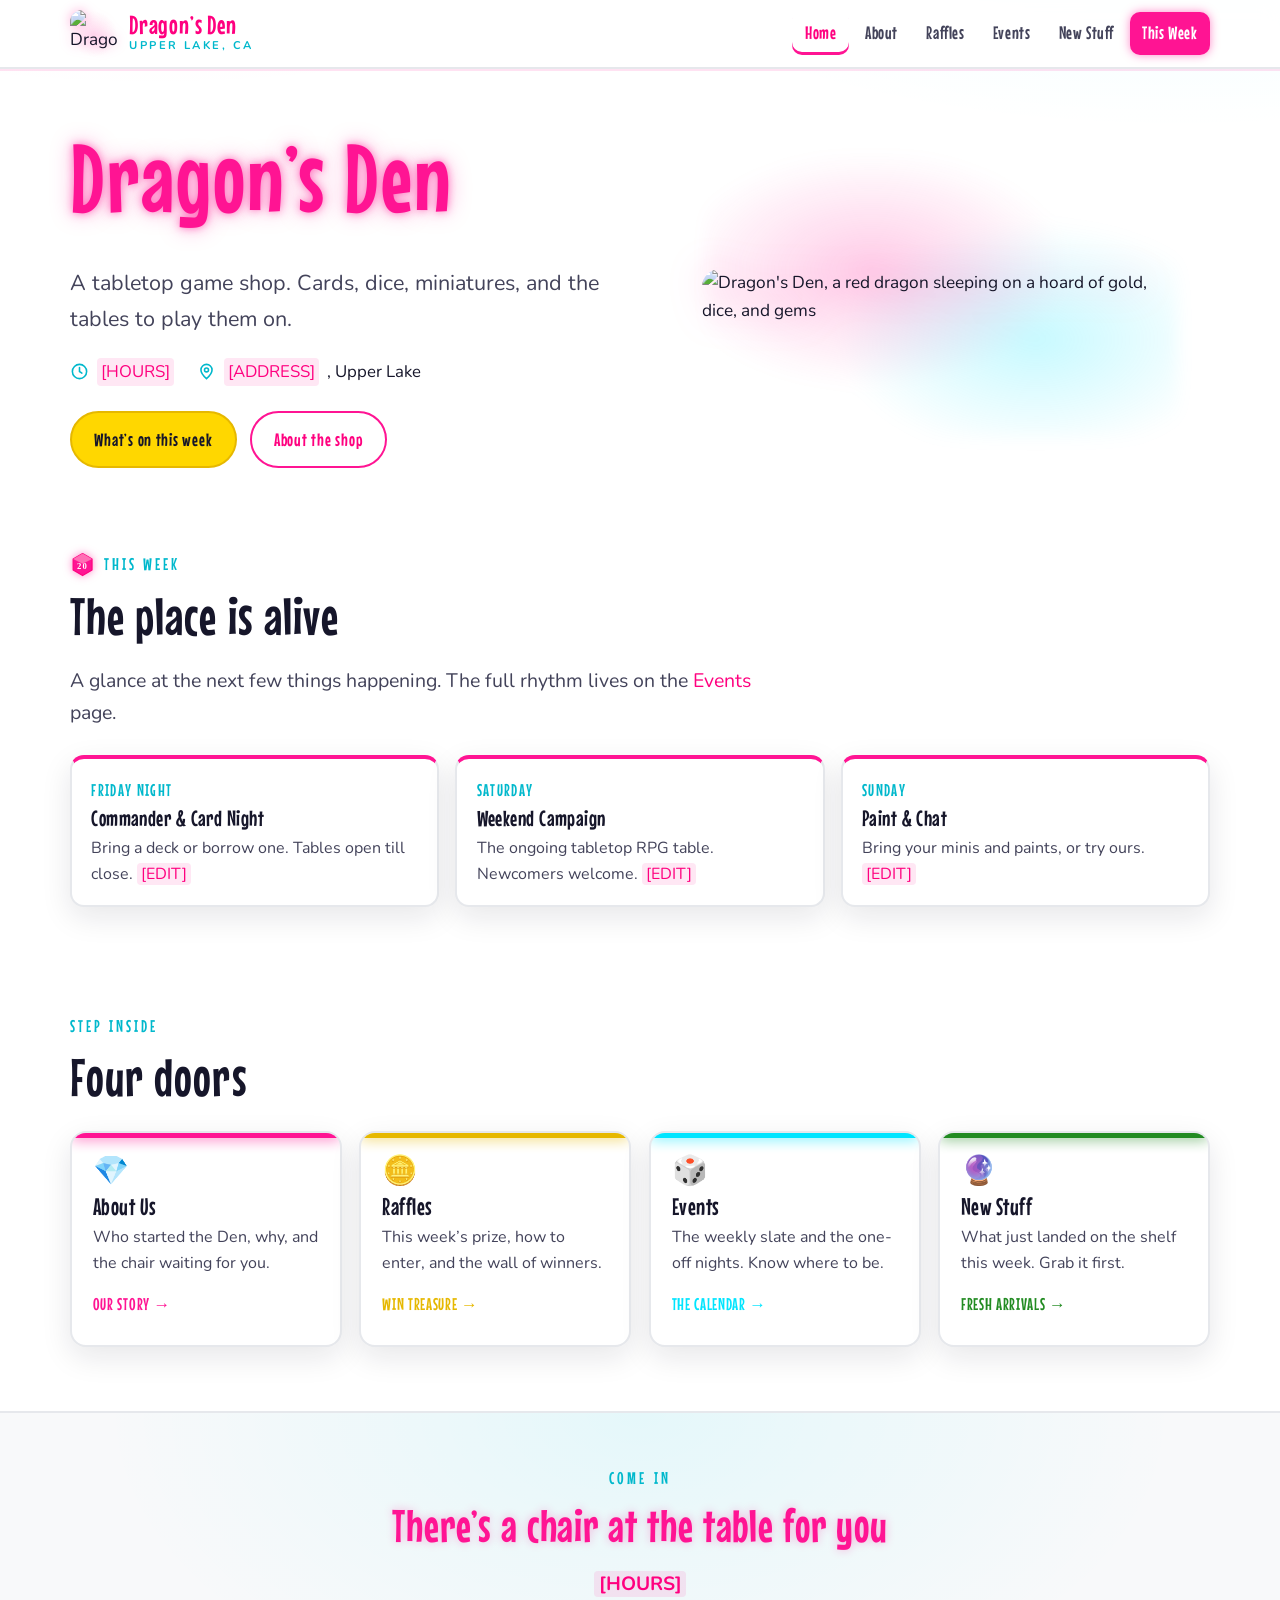
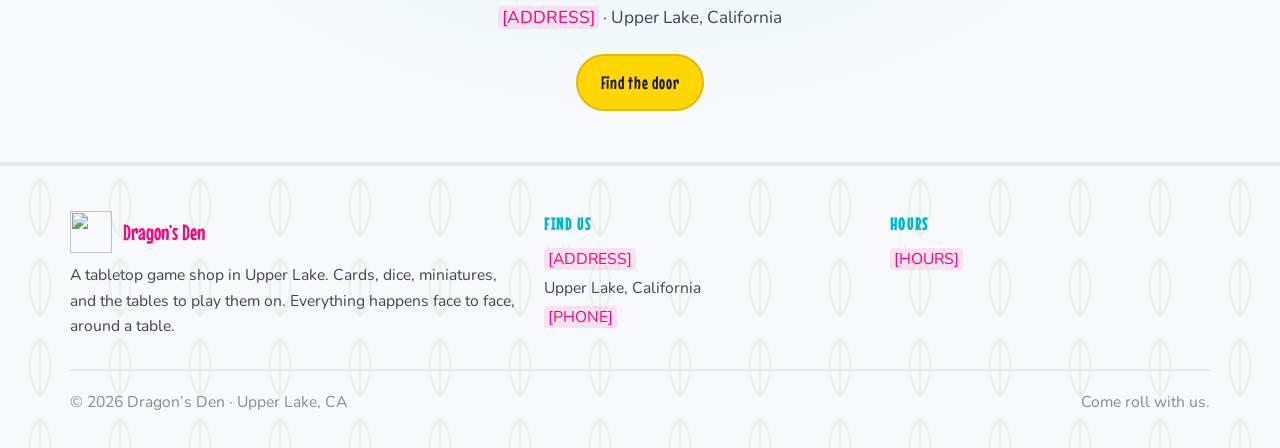
==== index.html @ 06f6ac54 "Re-theme site to Vibrant Otaku Pop-Art Co-Authored-By: Claude Opus 4.8 <noreply@anthropic.com>" ====
<!DOCTYPE html>
<html lang="en">
<head>
  <meta charset="UTF-8" />
  <meta name="viewport" content="width=device-width, initial-scale=1.0" />
  <title>Dragon's Den | Tabletop Game Shop in Upper Lake, California</title>
  <meta name="description" content="Dragon's Den is a tabletop game shop in Upper Lake, California. Cards, dice, miniatures, and the tables to play them on. Everything happens face to face, around a table." />
  <link rel="icon" href="favicon.svg" type="image/svg+xml" />
  <link rel="preconnect" href="https://fonts.googleapis.com" />
  <link rel="preconnect" href="https://fonts.gstatic.com" crossorigin />
  <link href="https://fonts.googleapis.com/css2?family=Mouse+Memoirs&family=Nunito:ital,wght@0,400;0,600;0,700;0,800;1,400&display=swap" rel="stylesheet" />
  <link rel="stylesheet" href="css/style.css" />
</head>
<body class="page-home">
  <header class="site-header">
    <div class="container nav">
      <a class="brand" href="index.html" aria-label="Dragon's Den home">
        <img class="brand__logo" src="images/logo.png" alt="Dragon's Den logo" data-logo />
        <span>
          <span class="brand__name">Dragon&rsquo;s Den</span>
          <span class="brand__sub">Upper Lake, CA</span>
        </span>
      </a>
      <button class="nav__toggle" aria-label="Toggle menu" aria-expanded="false" aria-controls="nav-links">
        <svg viewBox="0 0 24 24" fill="none" stroke="currentColor" stroke-width="2" stroke-linecap="round"><path d="M4 7h16M4 12h16M4 17h16"/></svg>
      </button>
      <ul class="nav__links" id="nav-links">
        <li><a href="index.html" class="is-active">Home</a></li>
        <li><a href="about.html">About</a></li>
        <li><a href="raffles.html">Raffles</a></li>
        <li><a href="events.html">Events</a></li>
        <li><a href="new.html">New Stuff</a></li>
        <li class="nav__cta"><a href="events.html">This Week</a></li>
      </ul>
    </div>
  </header>

  <main>
    <!-- ===== Hero ===== -->
    <section class="hero">
      <div class="container hero__inner">
        <div>
          <h1>Dragon&rsquo;s Den</h1>
          <p class="hero__tagline">A tabletop game shop. Cards, dice, miniatures, and the tables to play them on.</p>
          <ul class="hero__facts">
            <li>
              <svg viewBox="0 0 24 24" fill="none" stroke="currentColor" stroke-width="2"><circle cx="12" cy="12" r="9"/><path d="M12 7v5l3 2" stroke-linecap="round"/></svg>
              <span class="tk">[HOURS]</span>
            </li>
            <li>
              <svg viewBox="0 0 24 24" fill="none" stroke="currentColor" stroke-width="2"><path d="M12 21s7-6.3 7-11a7 7 0 1 0-14 0c0 4.7 7 11 7 11Z"/><circle cx="12" cy="10" r="2.5"/></svg>
              <span class="tk">[ADDRESS]</span>, Upper Lake
            </li>
          </ul>
          <div class="hero__cta">
            <a class="btn" href="events.html">What&rsquo;s on this week</a>
            <a class="btn btn--ghost" href="about.html">About the shop</a>
          </div>
        </div>
        <div class="hero__art">
          <img class="hero__logo" src="images/logo.png" alt="Dragon's Den, a red dragon sleeping on a hoard of gold, dice, and gems" data-logo />
        </div>
      </div>
    </section>

    <!-- ===== This Week glance ===== -->
    <section class="section section--tight">
      <div class="container">
        <p class="eyebrow">
          <svg class="d20" viewBox="0 0 64 64" aria-hidden="true"><polygon points="32,4 56,18 56,46 32,60 8,46 8,18" fill="#FF1493" stroke="#FF007F" stroke-width="3" stroke-linejoin="round"/><polygon points="32,4 56,18 32,30 8,18" fill="#ff6fb5"/><text x="32" y="42" text-anchor="middle" font-family="Georgia,serif" font-weight="700" font-size="22" fill="#ffffff">20</text></svg>
          This Week
        </p>
        <h2 class="section-title">The place is alive</h2>
        <p class="lede">A glance at the next few things happening. The full rhythm lives on the <a href="events.html">Events</a> page.</p>
        <div class="glance" style="margin-top:1.6rem">
          <div class="glance__item">
            <span class="glance__day">Friday Night</span>
            <h3>Commander &amp; Card Night</h3>
            <p>Bring a deck or borrow one. Tables open till close. <span class="tk">[EDIT]</span></p>
          </div>
          <div class="glance__item">
            <span class="glance__day">Saturday</span>
            <h3>Weekend Campaign</h3>
            <p>The ongoing tabletop RPG table. Newcomers welcome. <span class="tk">[EDIT]</span></p>
          </div>
          <div class="glance__item">
            <span class="glance__day">Sunday</span>
            <h3>Paint &amp; Chat</h3>
            <p>Bring your minis and paints, or try ours. <span class="tk">[EDIT]</span></p>
          </div>
        </div>
      </div>
    </section>

    <!-- ===== The four doors ===== -->
    <section class="section">
      <div class="container">
        <p class="eyebrow">Step Inside</p>
        <h2 class="section-title">Four doors</h2>
        <div class="doors" style="margin-top:1.6rem">
          <a class="door door--ruby" href="about.html">
            <span class="door__gem">&#128142;</span>
            <h3>About Us</h3>
            <p>Who started the Den, why, and the chair waiting for you.</p>
            <span class="door__go">Our story &rarr;</span>
          </a>
          <a class="door door--gold" href="raffles.html">
            <span class="door__gem">&#129689;</span>
            <h3>Raffles</h3>
            <p>This week&rsquo;s prize, how to enter, and the wall of winners.</p>
            <span class="door__go">Win treasure &rarr;</span>
          </a>
          <a class="door door--emerald" href="events.html">
            <span class="door__gem">&#127922;</span>
            <h3>Events</h3>
            <p>The weekly slate and the one-off nights. Know where to be.</p>
            <span class="door__go">The calendar &rarr;</span>
          </a>
          <a class="door door--sapphire" href="new.html">
            <span class="door__gem">&#128302;</span>
            <h3>New Stuff</h3>
            <p>What just landed on the shelf this week. Grab it first.</p>
            <span class="door__go">Fresh arrivals &rarr;</span>
          </a>
        </div>
      </div>
    </section>

    <!-- ===== To the door ===== -->
    <section class="door-band">
      <div class="container">
        <p class="eyebrow">Come In</p>
        <h2>There&rsquo;s a chair at the table for you</h2>
        <p class="hours-line"><span class="tk">[HOURS]</span></p>
        <p class="addr-line"><span class="tk">[ADDRESS]</span> &middot; Upper Lake, California</p>
        <a class="btn" href="about.html">Find the door</a>
      </div>
    </section>
  </main>

  <footer class="site-footer">
    <div class="container">
      <div class="footer-grid">
        <div>
          <div class="footer-brand">
            <img src="images/logo.png" alt="" data-logo data-fallback-class="brand__logo" />
            <strong style="font-family:'Cinzel',serif;color:var(--ink)">Dragon&rsquo;s Den</strong>
          </div>
          <p>A tabletop game shop in Upper Lake. Cards, dice, miniatures, and the tables to play them on. Everything happens face to face, around a table.</p>
        </div>
        <div>
          <h4>Find Us</h4>
          <p><span class="tk">[ADDRESS]</span></p>
          <p>Upper Lake, California</p>
          <p><a href="tel:"><span class="tk">[PHONE]</span></a></p>
        </div>
        <div>
          <h4>Hours</h4>
          <p><span class="tk">[HOURS]</span></p>
        </div>
      </div>
      <div class="footer-bottom">
        <span>&copy; <span data-year>2026</span> Dragon&rsquo;s Den &middot; Upper Lake, CA</span>
        <span>Come roll with us.</span>
      </div>
    </div>
  </footer>

  <script src="js/main.js"></script>
</body>
</html>
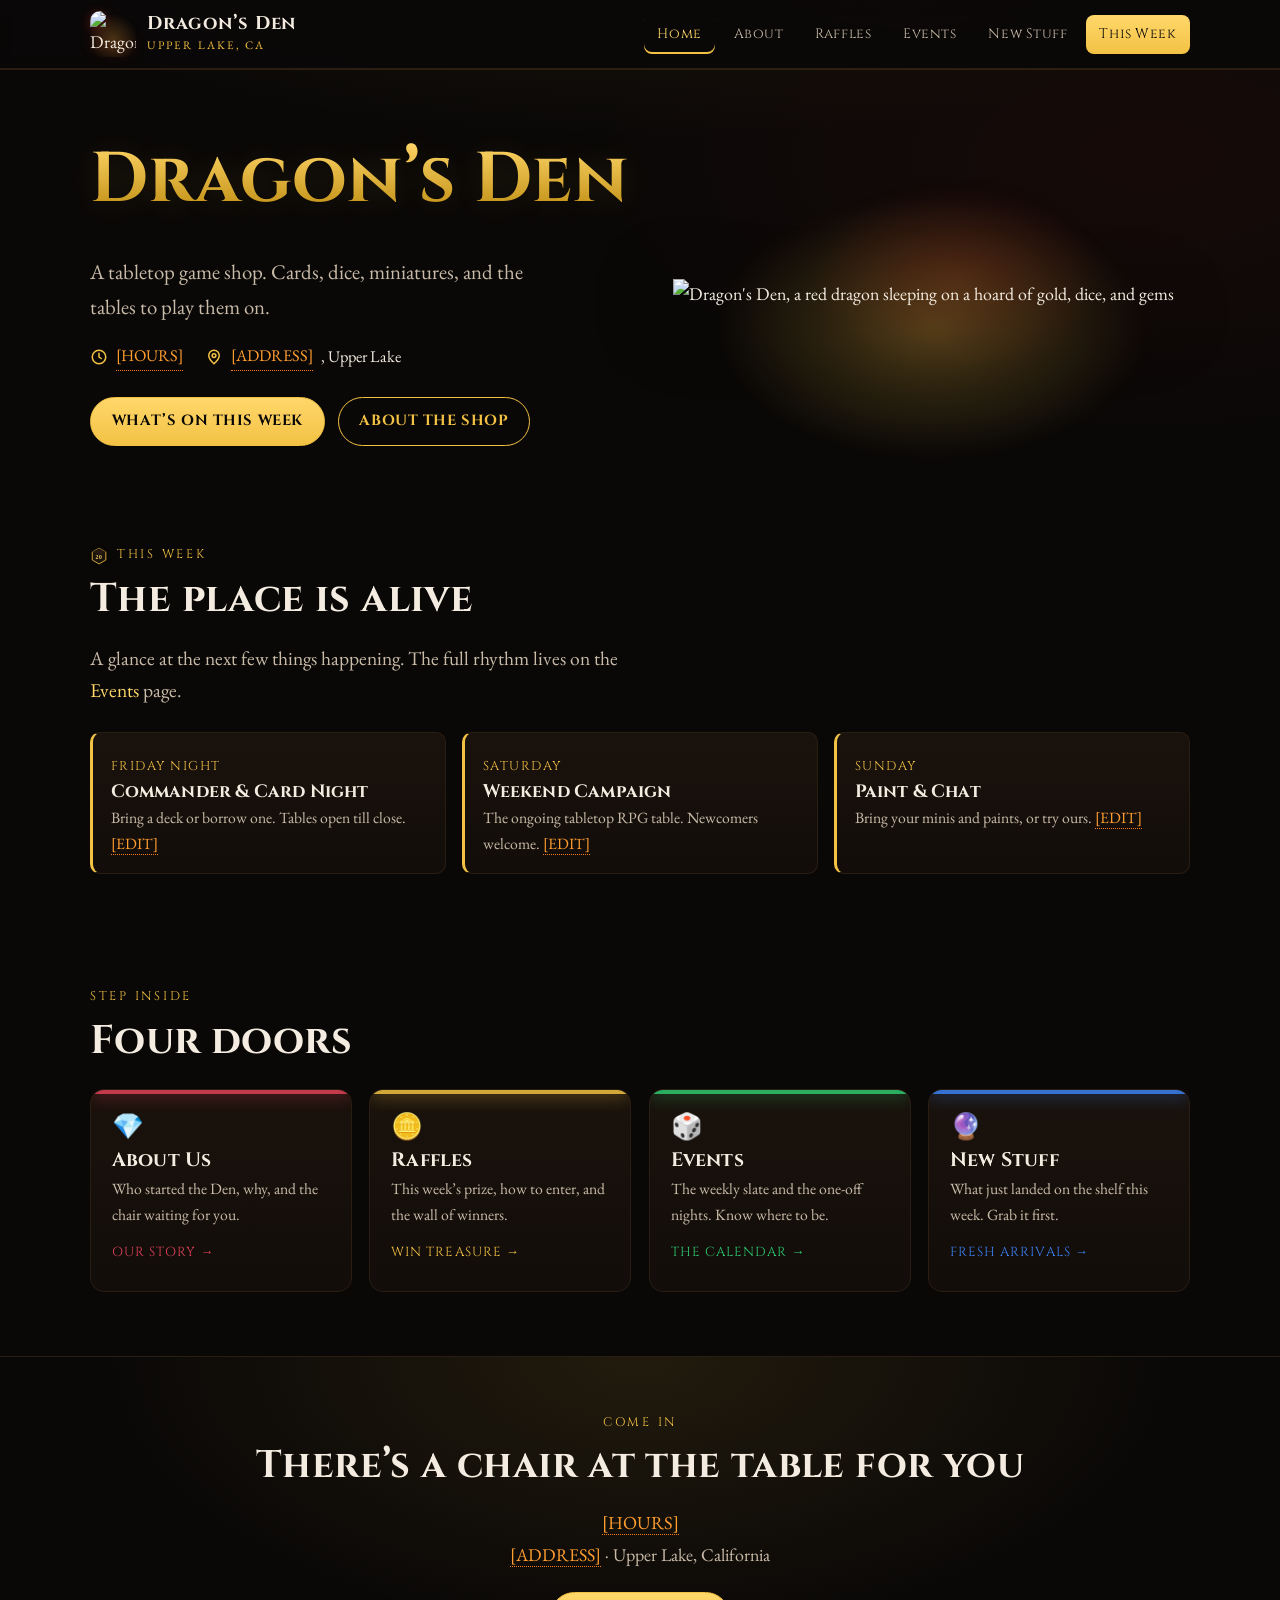
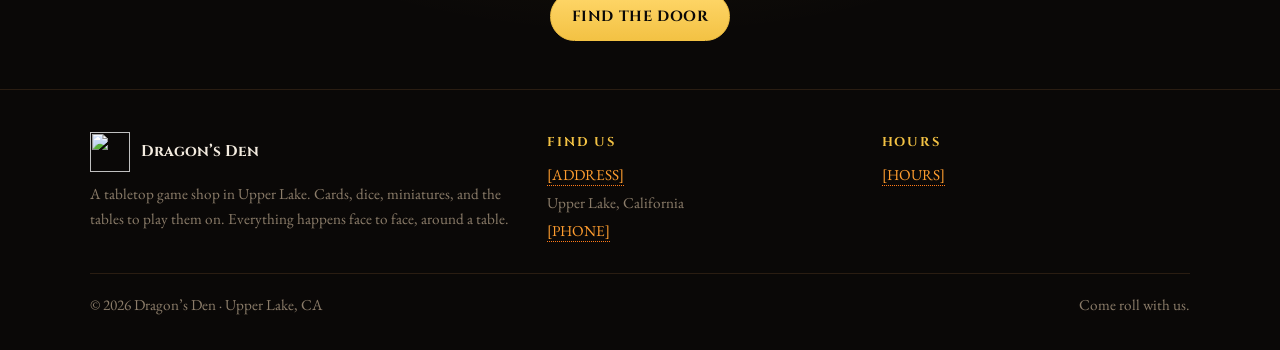
==== commit acb6df74: "Dragon's Den static website Co-Authored-By: Claude Opus 4.8 <noreply@anthropic.com>" ====
--- a/index.html
+++ b/index.html
@@ -8,7 +8,7 @@
   <link rel="icon" href="favicon.svg" type="image/svg+xml" />
   <link rel="preconnect" href="https://fonts.googleapis.com" />
   <link rel="preconnect" href="https://fonts.gstatic.com" crossorigin />
-  <link href="https://fonts.googleapis.com/css2?family=Mouse+Memoirs&family=Nunito:ital,wght@0,400;0,600;0,700;0,800;1,400&display=swap" rel="stylesheet" />
+  <link href="https://fonts.googleapis.com/css2?family=Cinzel:wght@500;600;700&family=EB+Garamond:ital,wght@0,400;0,500;0,600;1,400&display=swap" rel="stylesheet" />
   <link rel="stylesheet" href="css/style.css" />
 </head>
 <body class="page-home">
@@ -67,7 +67,7 @@
     <section class="section section--tight">
       <div class="container">
         <p class="eyebrow">
-          <svg class="d20" viewBox="0 0 64 64" aria-hidden="true"><polygon points="32,4 56,18 56,46 32,60 8,46 8,18" fill="#FF1493" stroke="#FF007F" stroke-width="3" stroke-linejoin="round"/><polygon points="32,4 56,18 32,30 8,18" fill="#ff6fb5"/><text x="32" y="42" text-anchor="middle" font-family="Georgia,serif" font-weight="700" font-size="22" fill="#ffffff">20</text></svg>
+          <svg class="d20" viewBox="0 0 64 64" aria-hidden="true"><polygon points="32,4 56,18 56,46 32,60 8,46 8,18" fill="#1a120c" stroke="#f3c244" stroke-width="3" stroke-linejoin="round"/><polygon points="32,4 56,18 32,30 8,18" fill="#241810"/><text x="32" y="42" text-anchor="middle" font-family="Georgia,serif" font-weight="700" font-size="20" fill="#ffd76a">20</text></svg>
           This Week
         </p>
         <h2 class="section-title">The place is alive</h2>
--- a/css/style.css
+++ b/css/style.css
@@ -0,0 +1,589 @@
+/* =========================================================
+   Dragon's Den, themed off the logo:
+   red dragon, gold hoard, four gems, black field, a lick of fire.
+   ========================================================= */
+
+:root {
+  /* The black field the dragon sleeps on */
+  --bg:        #0a0807;
+  --bg-2:      #120d0a;
+  --bg-raise:  #1a120c;
+  --line:      #2a1d12;
+
+  /* Gold, the workhorse: headings, dividers, buttons, value */
+  --gold:        #f3c244;
+  --gold-bright: #ffd76a;
+  --gold-deep:   #b8860b;
+
+  /* The dragon's red, the warning / look-here color */
+  --red:        #d62b22;
+  --red-deep:   #8f1d17;
+
+  /* The one hot spark: fire. Live stuff only. */
+  --fire:       #ff7a18;
+  --fire-glow:  #ff9d2f;
+
+  /* The four gems from the hoard */
+  --ruby:     #e2425a;
+  --emerald:  #2ecc71;
+  --sapphire: #3b82f6;
+  --diamond:  #bfe9ff;
+
+  /* Text */
+  --ink:      #f4ece0;
+  --ink-soft: #c9bba8;
+  --ink-mute: #8c7d6a;
+
+  /* Per-page accent gem. Overridden per page below. */
+  --accent:      var(--gold);
+  --accent-soft: rgba(243, 194, 68, 0.16);
+
+  --maxw: 1100px;
+  --radius: 14px;
+  --shadow: 0 18px 50px rgba(0, 0, 0, 0.55);
+}
+
+/* Each page claims a gem from the hoard */
+body.page-about   { --accent: var(--ruby);     --accent-soft: rgba(226, 66, 90, 0.16); }
+body.page-events  { --accent: var(--emerald);  --accent-soft: rgba(46, 204, 113, 0.15); }
+body.page-raffles { --accent: var(--gold);     --accent-soft: rgba(243, 194, 68, 0.16); }
+body.page-new     { --accent: var(--sapphire); --accent-soft: rgba(59, 130, 246, 0.16); }
+
+* { box-sizing: border-box; }
+
+html { scroll-behavior: smooth; }
+
+body {
+  margin: 0;
+  background: var(--bg);
+  color: var(--ink);
+  font-family: "EB Garamond", Georgia, "Times New Roman", serif;
+  font-size: 1.12rem;
+  line-height: 1.65;
+  -webkit-font-smoothing: antialiased;
+  /* faint scattered-gold glow at the top, like coins catching light */
+  background-image:
+    radial-gradient(1200px 480px at 50% -10%, rgba(243, 194, 68, 0.10), transparent 70%),
+    radial-gradient(800px 400px at 90% 8%, rgba(214, 43, 34, 0.06), transparent 70%);
+  background-repeat: no-repeat;
+}
+
+h1, h2, h3, .display {
+  font-family: "Cinzel", "Trajan Pro", Georgia, serif;
+  font-weight: 700;
+  line-height: 1.12;
+  letter-spacing: 0.01em;
+  color: var(--ink);
+  margin: 0 0 0.5em;
+}
+
+a { color: var(--gold-bright); text-decoration: none; }
+a:hover { color: var(--gold); }
+
+img { max-width: 100%; display: block; }
+
+.container { width: min(100% - 2.4rem, var(--maxw)); margin-inline: auto; }
+
+.muted { color: var(--ink-mute); }
+.soft  { color: var(--ink-soft); }
+.center { text-align: center; }
+
+/* ---------- Buttons ---------- */
+.btn {
+  --b: var(--gold);
+  display: inline-flex;
+  align-items: center;
+  gap: 0.5rem;
+  padding: 0.72rem 1.3rem;
+  border-radius: 999px;
+  font-family: "Cinzel", Georgia, serif;
+  font-weight: 700;
+  font-size: 0.92rem;
+  letter-spacing: 0.04em;
+  text-transform: uppercase;
+  border: 1px solid var(--b);
+  color: var(--bg);
+  background: linear-gradient(180deg, var(--gold-bright), var(--gold));
+  cursor: pointer;
+  transition: transform 0.15s ease, box-shadow 0.2s ease, filter 0.2s ease;
+}
+.btn:hover {
+  color: var(--bg);
+  transform: translateY(-2px);
+  /* the lick of fire under the button */
+  box-shadow: 0 0 0 1px var(--gold), 0 10px 26px rgba(255, 122, 24, 0.45);
+  filter: brightness(1.05);
+}
+.btn--ghost {
+  background: transparent;
+  color: var(--gold);
+}
+.btn--ghost:hover {
+  color: var(--gold-bright);
+  background: var(--accent-soft);
+  box-shadow: 0 0 0 1px var(--accent), 0 10px 26px rgba(0, 0, 0, 0.4);
+}
+
+/* ---------- Header / nav ---------- */
+.site-header {
+  position: sticky;
+  top: 0;
+  z-index: 50;
+  background: rgba(10, 8, 7, 0.86);
+  backdrop-filter: blur(8px);
+  border-bottom: 1px solid var(--line);
+  box-shadow: 0 1px 0 rgba(243, 194, 68, 0.12);
+}
+.nav {
+  display: flex;
+  align-items: center;
+  justify-content: space-between;
+  gap: 1rem;
+  padding: 0.7rem 0;
+}
+.brand { display: flex; align-items: center; gap: 0.7rem; color: var(--ink); }
+.brand:hover { color: var(--ink); }
+/* the dragon, small in the corner, following you like a shop cat */
+.brand__logo {
+  width: 46px;
+  height: 46px;
+  object-fit: contain;
+  filter: drop-shadow(0 2px 6px rgba(214, 43, 34, 0.4));
+  background:
+    radial-gradient(circle at 50% 60%, rgba(243, 194, 68, 0.22), transparent 70%);
+  border-radius: 10px;
+  flex: none;
+}
+.brand__name {
+  display: block;
+  font-family: "Cinzel", Georgia, serif;
+  font-weight: 700;
+  font-size: 1.16rem;
+  letter-spacing: 0.04em;
+  line-height: 1.1;
+}
+.brand__sub {
+  display: block;
+  font-size: 0.72rem;
+  letter-spacing: 0.18em;
+  text-transform: uppercase;
+  color: var(--gold);
+}
+
+.nav__links {
+  list-style: none;
+  display: flex;
+  align-items: center;
+  gap: 0.3rem;
+  margin: 0;
+  padding: 0;
+}
+.nav__links a {
+  display: block;
+  padding: 0.5rem 0.85rem;
+  border-radius: 8px;
+  color: var(--ink-soft);
+  font-family: "Cinzel", Georgia, serif;
+  font-size: 0.86rem;
+  letter-spacing: 0.04em;
+  transition: color 0.15s, background 0.15s;
+}
+.nav__links a:hover { color: var(--gold-bright); background: rgba(243, 194, 68, 0.08); }
+.nav__links a.is-active { color: var(--gold-bright); box-shadow: inset 0 -2px 0 var(--accent); }
+.nav__cta a { color: var(--bg) !important; background: linear-gradient(180deg, var(--gold-bright), var(--gold)); }
+.nav__cta a:hover { box-shadow: 0 8px 20px rgba(255, 122, 24, 0.4); }
+
+.nav__toggle {
+  display: none;
+  background: transparent;
+  border: 1px solid var(--line);
+  border-radius: 8px;
+  color: var(--gold);
+  width: 42px; height: 42px;
+  cursor: pointer;
+}
+.nav__toggle svg { width: 22px; height: 22px; margin: auto; }
+
+/* ---------- Section scaffolding ---------- */
+.section { padding: 4rem 0; }
+.section--tight { padding: 2.6rem 0; }
+
+.eyebrow {
+  display: inline-flex;
+  align-items: center;
+  gap: 0.55rem;
+  font-family: "Cinzel", Georgia, serif;
+  font-size: 0.78rem;
+  letter-spacing: 0.22em;
+  text-transform: uppercase;
+  color: var(--gold);
+  margin: 0 0 0.7rem;
+}
+/* the d20 "20" beside section titles */
+.d20 {
+  width: 1.45em; height: 1.45em;
+  flex: none;
+  filter: drop-shadow(0 1px 2px rgba(0,0,0,0.6));
+}
+
+.section-title { font-size: clamp(1.7rem, 3.4vw, 2.5rem); }
+
+.lede { font-size: 1.22rem; color: var(--ink-soft); max-width: 60ch; }
+
+.rule {
+  height: 1px;
+  border: 0;
+  background: linear-gradient(90deg, transparent, var(--gold-deep), var(--gold), var(--gold-deep), transparent);
+  opacity: 0.55;
+  margin: 2.4rem 0;
+}
+
+/* ---------- Tags / pills ---------- */
+.tag {
+  display: inline-flex;
+  align-items: center;
+  gap: 0.4rem;
+  padding: 0.22rem 0.7rem;
+  border-radius: 999px;
+  font-family: "Cinzel", Georgia, serif;
+  font-size: 0.7rem;
+  letter-spacing: 0.1em;
+  text-transform: uppercase;
+  border: 1px solid var(--accent);
+  color: var(--accent);
+  background: var(--accent-soft);
+}
+.tag--beginner { --accent: var(--emerald); border-color: var(--emerald); color: var(--emerald); background: rgba(46,204,113,0.14); }
+/* the live moment: dragon red, with a fire pulse */
+.tag--live {
+  border-color: var(--red);
+  color: #fff;
+  background: linear-gradient(180deg, var(--red), var(--red-deep));
+  animation: emberPulse 2.4s ease-in-out infinite;
+}
+@keyframes emberPulse {
+  0%, 100% { box-shadow: 0 0 0 0 rgba(255, 122, 24, 0.0); }
+  50%      { box-shadow: 0 0 14px 1px rgba(255, 122, 24, 0.65); }
+}
+@media (prefers-reduced-motion: reduce) {
+  .tag--live { animation: none; }
+}
+
+/* ---------- Cards ---------- */
+.card {
+  background: linear-gradient(180deg, var(--bg-raise), var(--bg-2));
+  border: 1px solid var(--line);
+  border-radius: var(--radius);
+  padding: 1.4rem;
+  box-shadow: var(--shadow);
+  transition: transform 0.18s ease, border-color 0.2s ease, box-shadow 0.2s ease;
+}
+.card:hover {
+  transform: translateY(-3px);
+  border-color: var(--accent);
+  box-shadow: 0 22px 60px rgba(0,0,0,0.6), 0 0 0 1px var(--accent-soft);
+}
+.card h3 { margin-bottom: 0.35rem; }
+.card__meta { font-size: 0.92rem; color: var(--gold); letter-spacing: 0.02em; }
+
+.grid { display: grid; gap: 1.2rem; }
+.grid--2 { grid-template-columns: repeat(2, 1fr); }
+.grid--3 { grid-template-columns: repeat(3, 1fr); }
+.grid--4 { grid-template-columns: repeat(4, 1fr); }
+
+/* image slot with graceful fallback when a real photo isn't in yet */
+.shot {
+  aspect-ratio: 4 / 3;
+  border-radius: 10px;
+  border: 1px solid var(--line);
+  background:
+    repeating-linear-gradient(135deg, rgba(243,194,68,0.05) 0 12px, transparent 12px 24px),
+    linear-gradient(180deg, #1d150d, #120c08);
+  display: grid;
+  place-items: center;
+  color: var(--ink-mute);
+  font-family: "Cinzel", Georgia, serif;
+  font-size: 0.78rem;
+  letter-spacing: 0.12em;
+  text-transform: uppercase;
+  overflow: hidden;
+  margin-bottom: 0.9rem;
+}
+.shot img { width: 100%; height: 100%; object-fit: cover; }
+
+/* ---------- Hero (front page) ---------- */
+.hero { padding: 3.4rem 0 2.4rem; }
+.hero__inner {
+  display: grid;
+  grid-template-columns: 1.05fr 1fr;
+  align-items: center;
+  gap: 2.5rem;
+}
+.hero__art {
+  position: relative;
+  display: grid;
+  place-items: center;
+  min-height: 340px;
+}
+/* warm glow of the hoard behind the dragon */
+.hero__art::before {
+  content: "";
+  position: absolute;
+  inset: 0;
+  background:
+    radial-gradient(60% 55% at 50% 60%, rgba(243, 194, 68, 0.28), transparent 70%),
+    radial-gradient(40% 40% at 55% 45%, rgba(214, 43, 34, 0.18), transparent 70%);
+  filter: blur(6px);
+}
+.hero__logo {
+  position: relative;
+  width: min(100%, 520px);
+  filter: drop-shadow(0 16px 40px rgba(0,0,0,0.7));
+}
+/* fallback box if the logo file isn't dropped in yet */
+.hero__logo--placeholder {
+  aspect-ratio: 1 / 0.9;
+  border: 1px dashed var(--gold-deep);
+  border-radius: 18px;
+  display: grid;
+  place-items: center;
+  text-align: center;
+  padding: 2rem;
+  color: var(--ink-mute);
+  background: radial-gradient(circle at 50% 55%, rgba(243,194,68,0.10), transparent 70%);
+}
+.hero h1 {
+  font-size: clamp(2.6rem, 6vw, 4.4rem);
+  background: linear-gradient(180deg, var(--gold-bright), var(--gold-deep));
+  -webkit-background-clip: text;
+  background-clip: text;
+  color: transparent;
+  text-shadow: 0 2px 30px rgba(243, 194, 68, 0.12);
+}
+.hero__tagline {
+  font-size: 1.3rem;
+  color: var(--ink-soft);
+  max-width: 46ch;
+  margin: 0 0 1.2rem;
+}
+.hero__facts {
+  display: flex;
+  flex-wrap: wrap;
+  gap: 0.6rem 1.4rem;
+  margin: 0 0 1.6rem;
+  padding: 0;
+  list-style: none;
+  font-size: 1.02rem;
+}
+.hero__facts li { display: flex; align-items: center; gap: 0.5rem; }
+.hero__facts svg { width: 18px; height: 18px; color: var(--gold); flex: none; }
+.hero__cta { display: flex; flex-wrap: wrap; gap: 0.8rem; }
+
+/* ---------- This Week glance ---------- */
+.glance { display: grid; grid-template-columns: repeat(3, 1fr); gap: 1rem; }
+.glance__item {
+  border: 1px solid var(--line);
+  border-left: 3px solid var(--accent);
+  border-radius: 10px;
+  padding: 1rem 1.1rem;
+  background: linear-gradient(180deg, var(--bg-raise), var(--bg-2));
+}
+.glance__day { font-family: "Cinzel", Georgia, serif; color: var(--gold); font-size: 0.8rem; letter-spacing: 0.12em; text-transform: uppercase; }
+.glance__item h3 { font-size: 1.12rem; margin: 0.2rem 0 0.2rem; }
+.glance__item p { margin: 0; font-size: 0.98rem; color: var(--ink-soft); }
+
+/* ---------- The four doors ---------- */
+.doors { display: grid; grid-template-columns: repeat(4, 1fr); gap: 1.1rem; }
+.door {
+  --g: var(--gold);
+  position: relative;
+  display: block;
+  border: 1px solid var(--line);
+  border-radius: var(--radius);
+  padding: 1.5rem 1.3rem 1.6rem;
+  background: linear-gradient(180deg, var(--bg-raise), var(--bg-2));
+  color: var(--ink);
+  overflow: hidden;
+  transition: transform 0.18s ease, border-color 0.2s ease, box-shadow 0.2s ease;
+}
+.door::before {
+  content: "";
+  position: absolute;
+  inset: 0 0 auto 0;
+  height: 4px;
+  background: var(--g);
+  box-shadow: 0 0 18px var(--g);
+  opacity: 0.85;
+}
+.door:hover {
+  color: var(--ink);
+  transform: translateY(-4px);
+  border-color: var(--g);
+  box-shadow: 0 18px 50px rgba(0,0,0,0.6), 0 0 22px -6px var(--g);
+}
+.door__gem { font-size: 1.6rem; line-height: 1; margin-bottom: 0.6rem; display: block; }
+.door h3 { font-size: 1.22rem; margin: 0 0 0.3rem; }
+.door p { margin: 0; color: var(--ink-soft); font-size: 0.98rem; }
+.door .door__go { display: inline-block; margin-top: 0.9rem; color: var(--g); font-family: "Cinzel", Georgia, serif; font-size: 0.82rem; letter-spacing: 0.08em; text-transform: uppercase; }
+.door--ruby     { --g: var(--ruby); }
+.door--emerald  { --g: var(--emerald); }
+.door--gold     { --g: var(--gold); }
+.door--sapphire { --g: var(--sapphire); }
+
+/* ---------- Feature / prize block (raffles) ---------- */
+.feature {
+  display: grid;
+  grid-template-columns: 1fr 1fr;
+  gap: 2rem;
+  align-items: center;
+  border: 1px solid var(--line);
+  border-radius: 18px;
+  padding: 1.6rem;
+  background:
+    radial-gradient(120% 100% at 0% 0%, rgba(243,194,68,0.10), transparent 60%),
+    linear-gradient(180deg, var(--bg-raise), var(--bg-2));
+  box-shadow: var(--shadow);
+}
+.feature .shot { aspect-ratio: 1 / 1; margin: 0; }
+.feature h2 { font-size: clamp(1.6rem, 3vw, 2.2rem); }
+.prize-how {
+  list-style: none;
+  margin: 1rem 0 1.4rem;
+  padding: 0;
+  display: grid;
+  gap: 0.7rem;
+}
+.prize-how li { display: flex; gap: 0.7rem; align-items: flex-start; }
+.prize-how .num {
+  flex: none;
+  width: 1.7rem; height: 1.7rem;
+  display: grid; place-items: center;
+  border-radius: 50%;
+  background: linear-gradient(180deg, var(--gold-bright), var(--gold));
+  color: var(--bg);
+  font-family: "Cinzel", Georgia, serif;
+  font-weight: 700;
+  font-size: 0.9rem;
+}
+
+/* a faint pile of coins under treasure sections */
+.hoard {
+  position: relative;
+}
+.hoard::after {
+  content: "";
+  position: absolute;
+  left: 0; right: 0; bottom: -1px;
+  height: 70px;
+  background:
+    radial-gradient(8px 5px at 10% 60%, var(--gold-deep) 60%, transparent 62%),
+    radial-gradient(8px 5px at 22% 80%, var(--gold) 60%, transparent 62%),
+    radial-gradient(8px 5px at 35% 55%, var(--gold-deep) 60%, transparent 62%),
+    radial-gradient(8px 5px at 48% 78%, var(--gold) 60%, transparent 62%),
+    radial-gradient(8px 5px at 61% 58%, var(--gold-deep) 60%, transparent 62%),
+    radial-gradient(8px 5px at 74% 80%, var(--gold) 60%, transparent 62%),
+    radial-gradient(8px 5px at 88% 60%, var(--gold-deep) 60%, transparent 62%);
+  opacity: 0.18;
+  pointer-events: none;
+}
+
+/* ---------- Winners wall ---------- */
+.winners { display: grid; grid-template-columns: repeat(2, 1fr); gap: 0.7rem; }
+.winner {
+  display: flex;
+  justify-content: space-between;
+  gap: 1rem;
+  padding: 0.7rem 1rem;
+  border: 1px solid var(--line);
+  border-radius: 10px;
+  background: var(--bg-2);
+}
+.winner b { color: var(--gold-bright); font-family: "Cinzel", Georgia, serif; font-weight: 700; }
+.winner span { color: var(--ink-soft); }
+
+/* ---------- Event list ---------- */
+.events { display: grid; gap: 0.9rem; }
+.event {
+  display: grid;
+  grid-template-columns: 130px 1fr;
+  gap: 1.2rem;
+  align-items: start;
+  border: 1px solid var(--line);
+  border-left: 3px solid var(--accent);
+  border-radius: 12px;
+  padding: 1.1rem 1.3rem;
+  background: linear-gradient(180deg, var(--bg-raise), var(--bg-2));
+}
+.event__when { font-family: "Cinzel", Georgia, serif; }
+.event__day { display: block; color: var(--gold-bright); font-size: 1.02rem; letter-spacing: 0.04em; }
+.event__time { display: block; color: var(--ink-soft); font-size: 0.9rem; }
+.event__body h3 { font-size: 1.18rem; margin: 0 0 0.25rem; display: flex; gap: 0.6rem; align-items: center; flex-wrap: wrap; }
+.event__body p { margin: 0; color: var(--ink-soft); }
+
+/* ---------- CTA / "to the door" footer band ---------- */
+.door-band {
+  text-align: center;
+  border-top: 1px solid var(--line);
+  border-bottom: 1px solid var(--line);
+  padding: 3rem 0;
+  background:
+    radial-gradient(60% 120% at 50% 0%, rgba(243,194,68,0.10), transparent 70%);
+}
+.door-band h2 { font-size: clamp(1.7rem, 3.2vw, 2.4rem); }
+.door-band .hours-line { color: var(--gold-bright); font-size: 1.15rem; margin: 0.4rem 0 0.2rem; }
+.door-band .addr-line { color: var(--ink-soft); margin: 0 0 1.4rem; }
+
+/* ---------- Footer ---------- */
+.site-footer {
+  padding: 2.6rem 0 2rem;
+  color: var(--ink-mute);
+  font-size: 0.95rem;
+}
+.footer-grid {
+  display: grid;
+  grid-template-columns: 1.4fr 1fr 1fr;
+  gap: 1.6rem;
+  align-items: start;
+  margin-bottom: 1.6rem;
+}
+.footer-grid h4 { font-family: "Cinzel", Georgia, serif; color: var(--gold); font-size: 0.8rem; letter-spacing: 0.14em; text-transform: uppercase; margin: 0 0 0.6rem; }
+.footer-grid a { color: var(--ink-soft); }
+.footer-grid a:hover { color: var(--gold-bright); }
+.footer-grid p { margin: 0.2rem 0; }
+.footer-brand { display: flex; align-items: center; gap: 0.7rem; margin-bottom: 0.6rem; }
+.footer-brand img { width: 40px; height: 40px; object-fit: contain; }
+.footer-bottom { border-top: 1px solid var(--line); padding-top: 1.2rem; display: flex; justify-content: space-between; flex-wrap: wrap; gap: 0.6rem; }
+
+/* placeholder token highlight so unfilled details are easy to spot */
+.tk { color: var(--fire-glow); border-bottom: 1px dotted var(--fire); }
+
+/* ---------- Responsive ---------- */
+@media (max-width: 900px) {
+  .hero__inner { grid-template-columns: 1fr; }
+  .hero__art { order: -1; min-height: 0; }
+  .grid--3, .grid--4, .doors, .glance { grid-template-columns: repeat(2, 1fr); }
+  .feature { grid-template-columns: 1fr; }
+  .footer-grid { grid-template-columns: 1fr 1fr; }
+}
+@media (max-width: 620px) {
+  body { font-size: 1.06rem; }
+  .nav__toggle { display: grid; place-items: center; }
+  .nav__links {
+    display: none;
+    position: absolute;
+    left: 0; right: 0;
+    top: 100%;
+    flex-direction: column;
+    align-items: stretch;
+    gap: 0;
+    background: var(--bg-2);
+    border-bottom: 1px solid var(--line);
+    padding: 0.6rem 1.2rem 1rem;
+  }
+  .nav__links.is-open { display: flex; }
+  .nav__links a { padding: 0.7rem 0.4rem; }
+  .nav__cta { margin-top: 0.4rem; }
+  .grid--3, .grid--4, .doors, .glance, .winners, .grid--2 { grid-template-columns: 1fr; }
+  .event { grid-template-columns: 1fr; gap: 0.4rem; }
+  .footer-grid { grid-template-columns: 1fr; }
+}
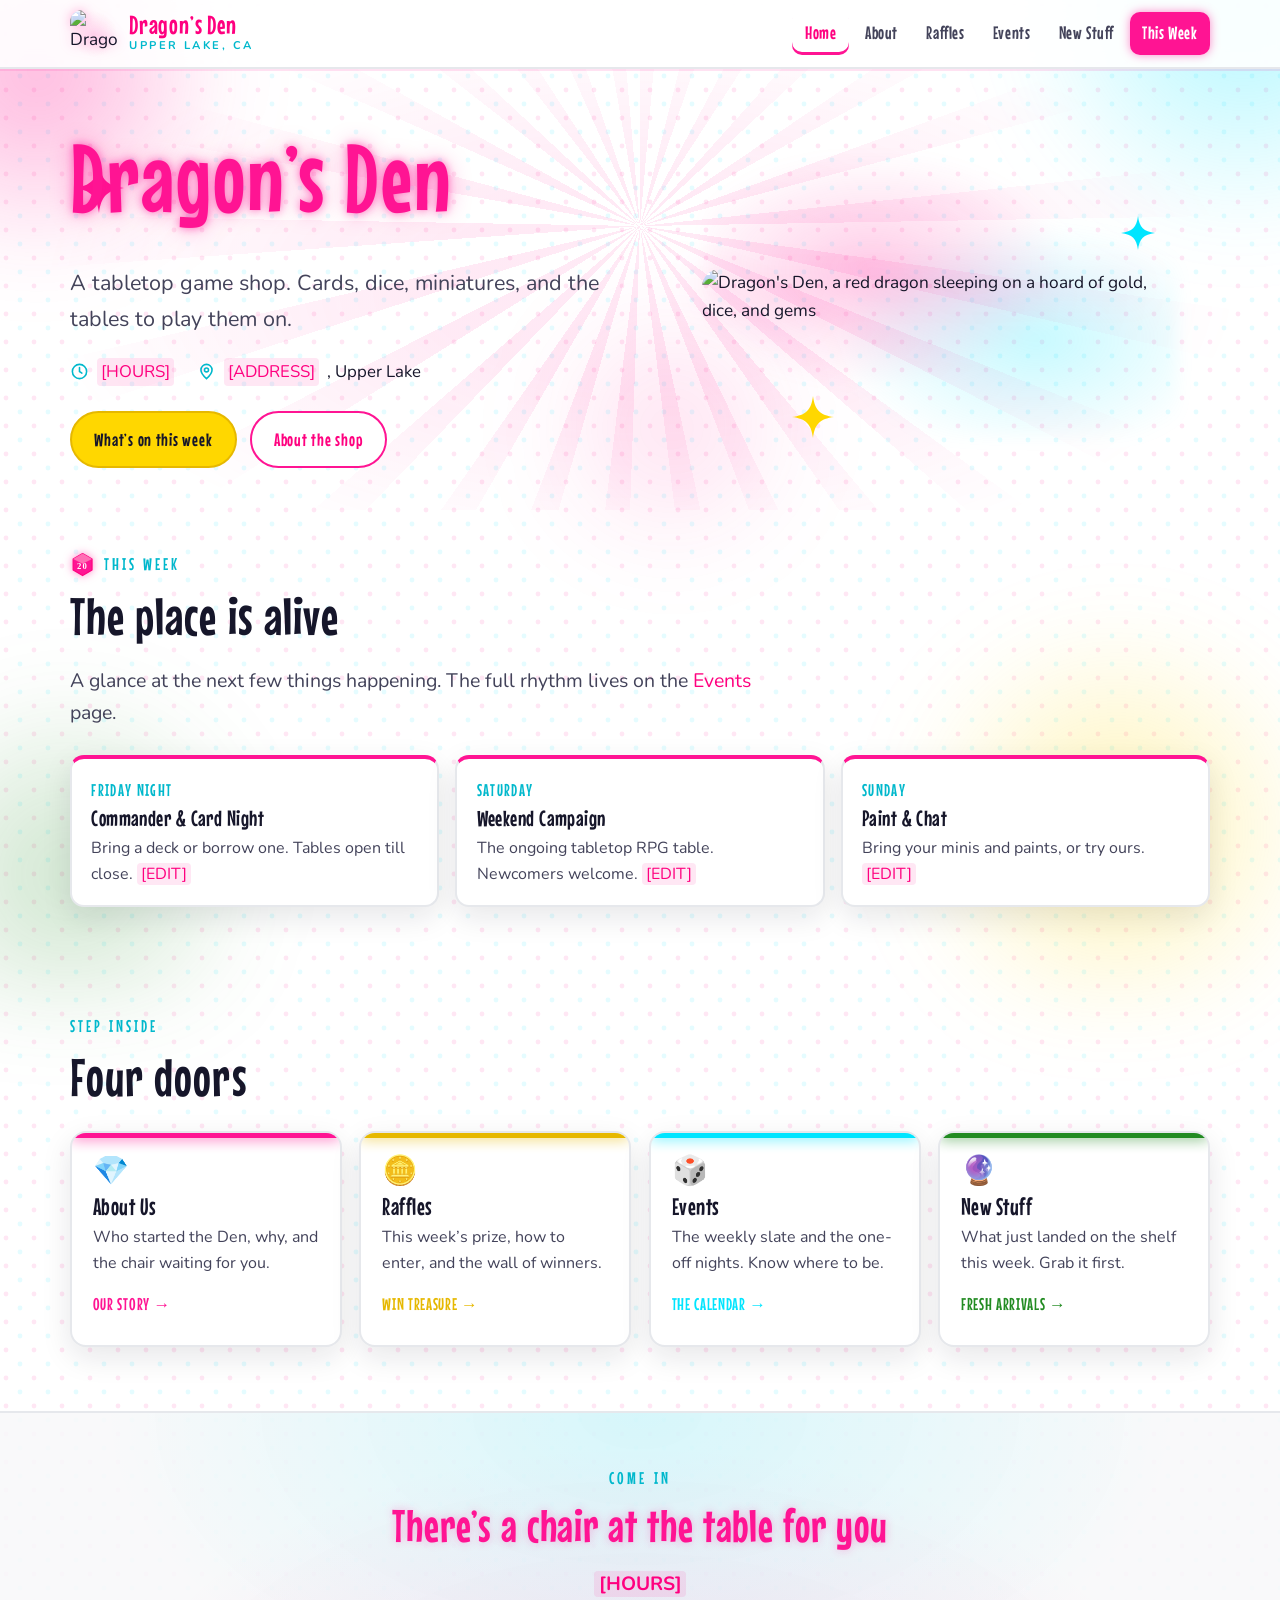
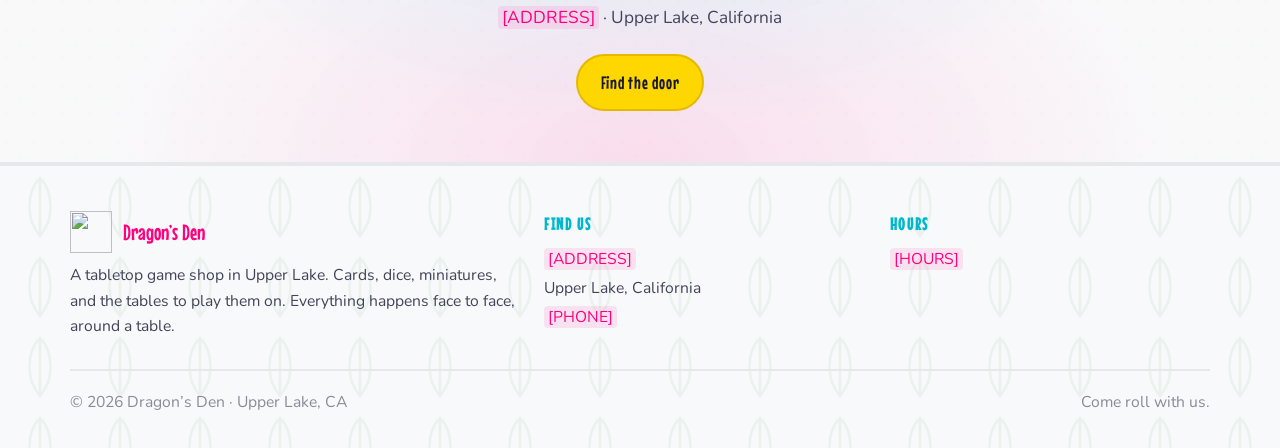
==== commit 2830ece9: "Add cache-busting version tags to css and js links Co-Authored-By: Claude Opus 4.8 <noreply@anthropi" ====
--- a/index.html
+++ b/index.html
@@ -8,8 +8,8 @@
   <link rel="icon" href="favicon.svg" type="image/svg+xml" />
   <link rel="preconnect" href="https://fonts.googleapis.com" />
   <link rel="preconnect" href="https://fonts.gstatic.com" crossorigin />
-  <link href="https://fonts.googleapis.com/css2?family=Cinzel:wght@500;600;700&family=EB+Garamond:ital,wght@0,400;0,500;0,600;1,400&display=swap" rel="stylesheet" />
-  <link rel="stylesheet" href="css/style.css" />
+  <link href="https://fonts.googleapis.com/css2?family=Mouse+Memoirs&family=Nunito:ital,wght@0,400;0,600;0,700;0,800;1,400&display=swap" rel="stylesheet" />
+  <link rel="stylesheet" href="css/style.css?v=popart2" />
 </head>
 <body class="page-home">
   <header class="site-header">
@@ -67,7 +67,7 @@
     <section class="section section--tight">
       <div class="container">
         <p class="eyebrow">
-          <svg class="d20" viewBox="0 0 64 64" aria-hidden="true"><polygon points="32,4 56,18 56,46 32,60 8,46 8,18" fill="#1a120c" stroke="#f3c244" stroke-width="3" stroke-linejoin="round"/><polygon points="32,4 56,18 32,30 8,18" fill="#241810"/><text x="32" y="42" text-anchor="middle" font-family="Georgia,serif" font-weight="700" font-size="20" fill="#ffd76a">20</text></svg>
+          <svg class="d20" viewBox="0 0 64 64" aria-hidden="true"><polygon points="32,4 56,18 56,46 32,60 8,46 8,18" fill="#FF1493" stroke="#FF007F" stroke-width="3" stroke-linejoin="round"/><polygon points="32,4 56,18 32,30 8,18" fill="#ff6fb5"/><text x="32" y="42" text-anchor="middle" font-family="Georgia,serif" font-weight="700" font-size="22" fill="#ffffff">20</text></svg>
           This Week
         </p>
         <h2 class="section-title">The place is alive</h2>
@@ -166,6 +166,6 @@
     </div>
   </footer>
 
-  <script src="js/main.js"></script>
+  <script src="js/main.js?v=popart2"></script>
 </body>
 </html>
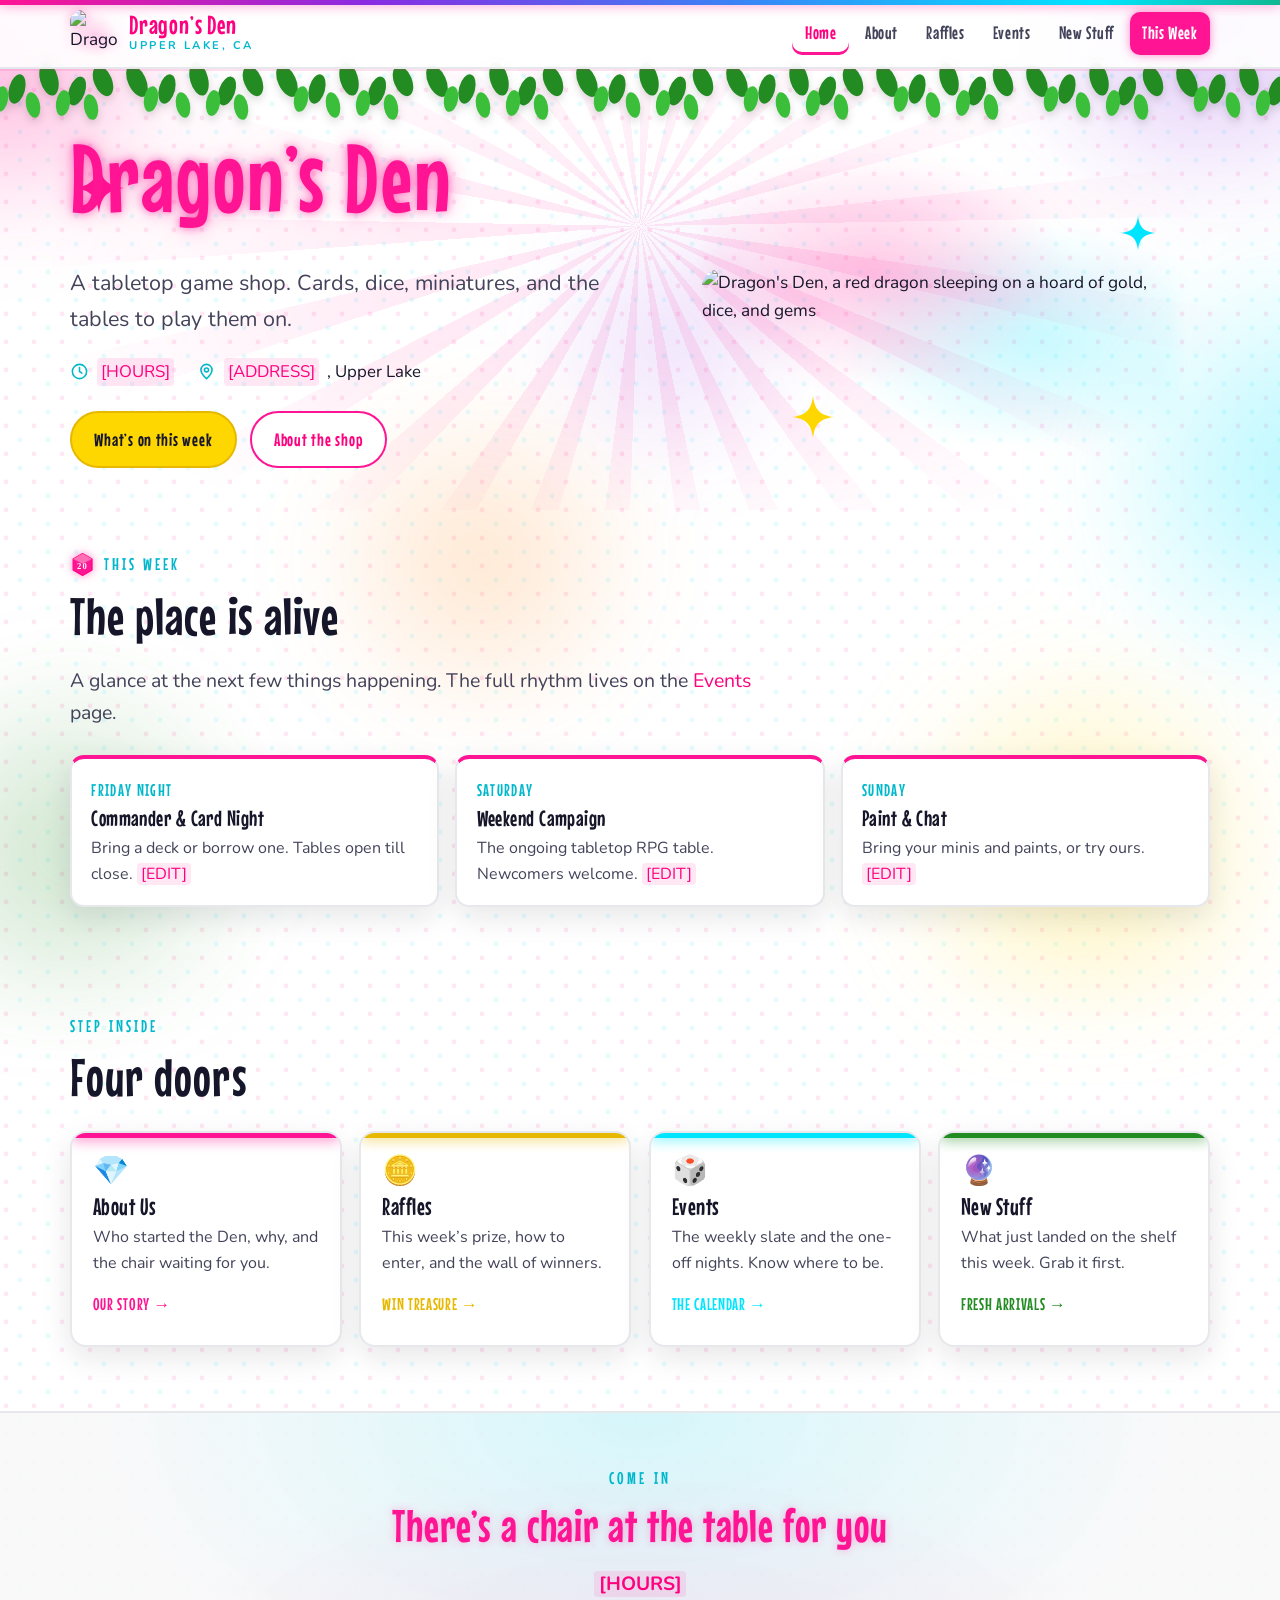
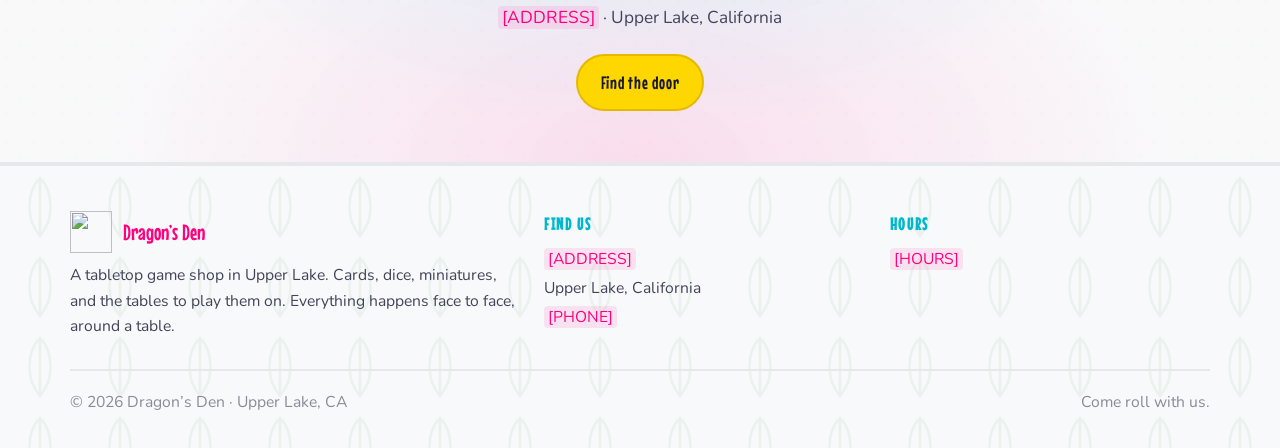
==== commit d689c253: "Match the store: rainbow LED strip, hanging ivy vines, purple and orange in the palette Co-Authored-" ====
--- a/index.html
+++ b/index.html
@@ -9,7 +9,7 @@
   <link rel="preconnect" href="https://fonts.googleapis.com" />
   <link rel="preconnect" href="https://fonts.gstatic.com" crossorigin />
   <link href="https://fonts.googleapis.com/css2?family=Mouse+Memoirs&family=Nunito:ital,wght@0,400;0,600;0,700;0,800;1,400&display=swap" rel="stylesheet" />
-  <link rel="stylesheet" href="css/style.css?v=popart2" />
+  <link rel="stylesheet" href="css/style.css?v=popart3" />
 </head>
 <body class="page-home">
   <header class="site-header">
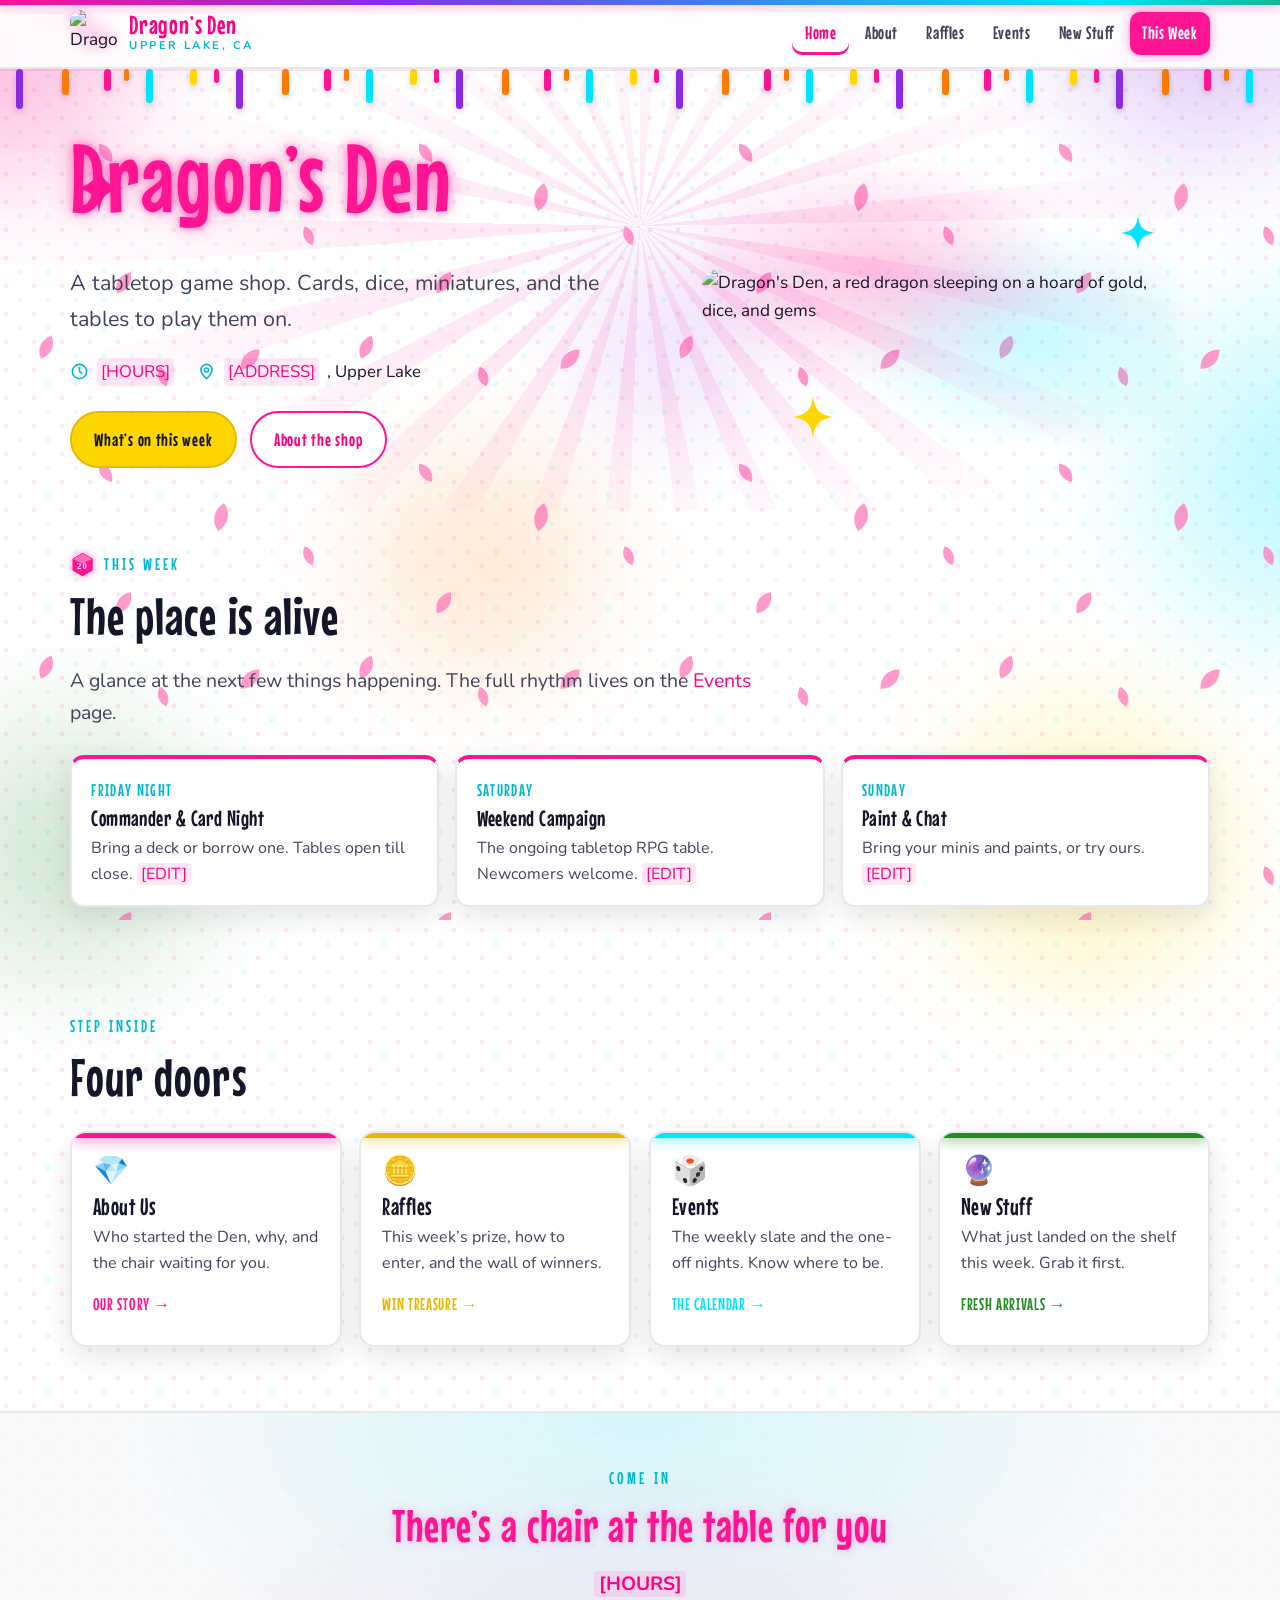
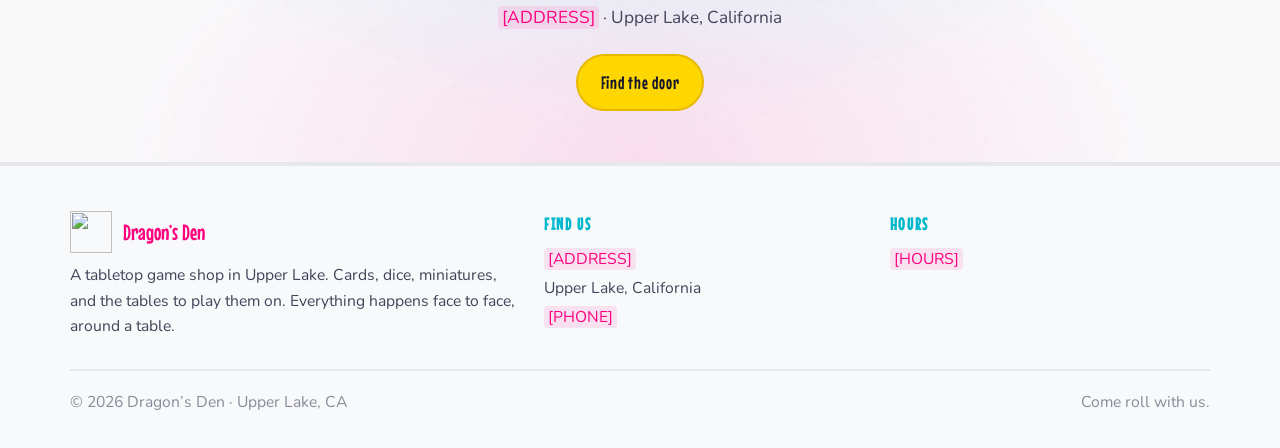
==== commit 0004f390: "Drop the leaf graphics for anime graffiti: paint drips and drifting sakura petals Co-Authored-By: Cl" ====
--- a/index.html
+++ b/index.html
@@ -9,7 +9,7 @@
   <link rel="preconnect" href="https://fonts.googleapis.com" />
   <link rel="preconnect" href="https://fonts.gstatic.com" crossorigin />
   <link href="https://fonts.googleapis.com/css2?family=Mouse+Memoirs&family=Nunito:ital,wght@0,400;0,600;0,700;0,800;1,400&display=swap" rel="stylesheet" />
-  <link rel="stylesheet" href="css/style.css?v=popart3" />
+  <link rel="stylesheet" href="css/style.css?v=popart4" />
 </head>
 <body class="page-home">
   <header class="site-header">
